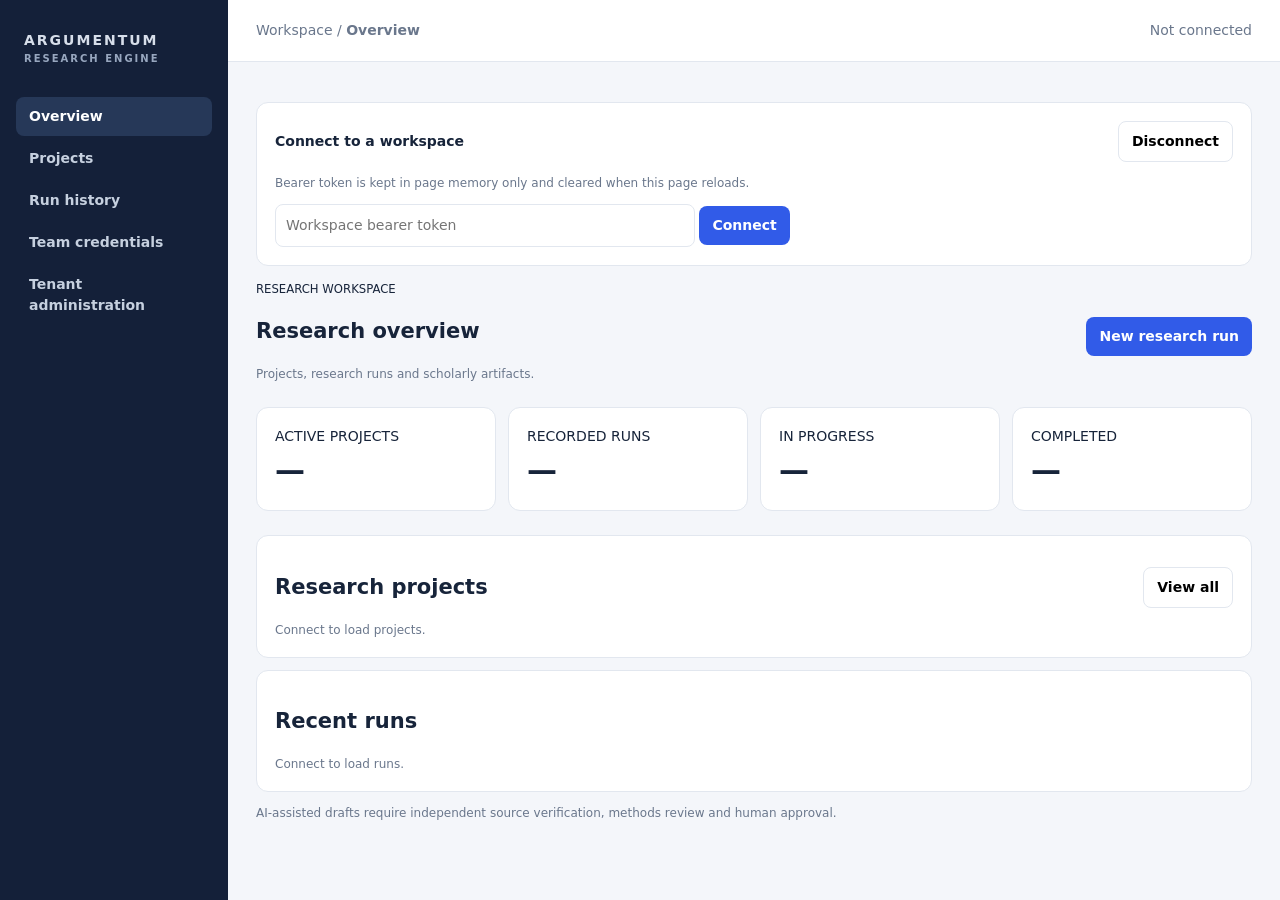
==== src/argumentum/server/static/index.html @ 75a83b3f "chore: publish ARGUMENTUM Research Engine v1.0.0" ====
<!doctype html><html lang="en"><head><meta charset="utf-8"><meta name="viewport" content="width=device-width,initial-scale=1"><title>ARGUMENTUM Research Workspace</title><style>
:root{--nav:#142039;--blue:#315be8;--line:#e2e7ef;--muted:#6a778c;--ink:#17243a}*{box-sizing:border-box}body{margin:0;background:#f4f6fa;color:var(--ink);font:14px/1.5 Inter,system-ui,Arial}button,input{font:inherit}button{border:0;border-radius:8px;padding:9px 13px;cursor:pointer;font-weight:650}.primary{background:var(--blue);color:white}.secondary{background:white;border:1px solid var(--line)}.shell{display:grid;grid-template-columns:228px 1fr;min-height:100vh}.side{background:var(--nav);color:#d7deea;padding:22px 16px}.brand{font-weight:800;letter-spacing:2px;padding:8px 8px 28px}.brand small{display:block;color:#98a7bf;font-size:10px}.nav{display:block;width:100%;text-align:left;background:transparent;color:#c6d0df;margin:3px 0}.nav.active{background:#263858;color:white}.top{padding:20px 28px;background:white;border-bottom:1px solid var(--line);color:var(--muted)}.wrap{padding:28px;max-width:1400px;margin:auto}.card{background:white;border:1px solid var(--line);border-radius:12px;padding:18px;margin:12px 0}.row{display:flex;justify-content:space-between;align-items:center;gap:12px}.grid{display:grid;grid-template-columns:repeat(4,1fr);gap:12px}.metric{font-size:30px;font-weight:800}.section{display:none}.section.active{display:block}.project,.run,.credential{border:1px solid var(--line);border-radius:9px;padding:14px;margin:9px 0}.hint,.muted{color:var(--muted);font-size:12px}.token{width:min(420px,60vw);padding:10px;border:1px solid var(--line);border-radius:8px}.badge{font-size:10px;font-weight:800;background:#eaf6ef;color:#16835f;border-radius:20px;padding:4px 8px}.toast{position:fixed;right:20px;bottom:20px;background:#18253c;color:white;border-radius:9px;padding:12px}.hidden{display:none}@media(max-width:850px){.shell{grid-template-columns:1fr}.side{position:sticky;top:0;z-index:3;padding:8px}.brand{padding:3px}.navs{display:flex;overflow:auto}.nav{width:auto;white-space:nowrap}.grid{grid-template-columns:repeat(2,1fr)}.wrap{padding:14px}}
</style></head><body><div class="shell"><aside class="side"><div class="brand">ARGUMENTUM<small>RESEARCH ENGINE</small></div><nav class="navs"><button class="nav active" data-view="overview">Overview</button><button class="nav" data-view="projects">Projects</button><button class="nav" data-view="runs">Run history</button><button class="nav" data-view="credentials">Team credentials</button><button class="nav" data-view="admin">Tenant administration</button></nav></aside><main><div class="top">Workspace / <strong id="crumb">Overview</strong><span id="identity" style="float:right">Not connected</span></div><div class="wrap"><div class="card"><div class="row"><strong>Connect to a workspace</strong><button id="disconnect" class="secondary">Disconnect</button></div><p class="hint">Bearer token is kept in page memory only and cleared when this page reloads.</p><input id="token" class="token" type="password" placeholder="Workspace bearer token" autocomplete="off"> <button id="connect" class="primary">Connect</button></div>
<section id="view-overview" class="section active"><div class="row"><div><small>RESEARCH WORKSPACE</small><h1>Research overview</h1><p class="muted">Projects, research runs and scholarly artifacts.</p></div><button id="new-run" class="primary">New research run</button></div><div class="grid"><div class="card">ACTIVE PROJECTS<div id="m-projects" class="metric">—</div></div><div class="card">RECORDED RUNS<div id="m-runs" class="metric">—</div></div><div class="card">IN PROGRESS<div id="m-active" class="metric">—</div></div><div class="card">COMPLETED<div id="m-complete" class="metric">—</div></div></div><div class="card"><div class="row"><h2>Research projects</h2><button id="overview-projects" class="secondary">View all</button></div><div id="overview-project-list" class="hint">Connect to load projects.</div></div><div class="card"><h2>Recent runs</h2><div id="overview-run-list" class="hint">Connect to load runs.</div></div></section>
<section id="view-projects" class="section"><div class="row"><h1>Research projects</h1><button id="create-project" class="primary">Create project</button></div><div class="card" id="project-list"></div></section><section id="view-runs" class="section"><div class="row"><h1>Research run history</h1><button id="run-new" class="primary">New run</button></div><div class="card" id="run-list"></div></section><section id="view-credentials" class="section"><div class="row"><h1>Team credentials</h1><button id="issue" class="primary">Issue token</button></div><div class="card" id="credential-list">Owner/admin access required.</div></section><section id="view-admin" class="section"><div class="row"><h1>Tenant administration</h1><button id="tenant-new" class="primary">Create workspace</button></div><div class="card" id="tenant-list">Platform administrator access required.</div></section><p class="hint">AI-assisted drafts require independent source verification, methods review and human approval.</p></div></main></div><div id="toast" class="toast hidden"></div>
<script>(()=>{'use strict';let token='',session=null,projects=[],runs=[];const $=id=>document.getElementById(id);const esc=v=>String(v??'').replace(/[&<>"']/g,c=>({'&':'&amp;','<':'&lt;','>':'&gt;','"':'&quot;',"'":'&#39;'}[c]));function note(s){let n=$('toast');n.textContent=s;n.classList.remove('hidden');setTimeout(()=>n.classList.add('hidden'),4000)}const auth=()=>({Authorization:'Bearer '+token,Accept:'application/json'});async function api(path,options={}){if(!token)throw Error('Connect to your workspace first');let r=await fetch(path,{...options,headers:{...auth(),...(options.headers||{})}}),t=await r.text(),d;try{d=t?JSON.parse(t):null}catch{d=t}if(!r.ok)throw Error(d?.detail||('HTTP '+r.status));return d}function tab(v){document.querySelectorAll('.section').forEach(x=>x.classList.remove('active'));$('view-'+v).classList.add('active');document.querySelectorAll('.nav').forEach(x=>x.classList.toggle('active',x.dataset.view===v));$('crumb').textContent=v}document.querySelectorAll('.nav').forEach(x=>x.onclick=()=>{tab(x.dataset.view);refresh().catch(e=>note(e.message))});async function connect(){token=$('token').value.trim();if(!token)throw Error('Enter a token');try{session=await api('/api/v1/session');$('token').value='';$('identity').textContent=(session.tenant_name||'Platform admin')+' · '+session.role;await load();note('Connected')}catch(e){token='';session=null;throw e}}$('connect').onclick=()=>connect().catch(e=>note(e.message));$('disconnect').onclick=()=>{token='';session=null;$('identity').textContent='Not connected';note('Disconnected')};async function load(){await Promise.allSettled([loadProjects(),loadRuns()]);await loadCredentials().catch(()=>{});if(session?.role==='platform_admin')await loadTenants().catch(()=>{})}async function loadProjects(){projects=await api('/api/v1/projects?include_archived=true');$('m-projects').textContent=projects.filter(p=>p.status==='active').length;let html=projects.filter(p=>p.status==='active').map(p=>'<div class="project"><div class="row"><strong>'+esc(p.name)+'</strong><span class="badge">'+esc(p.status)+'</span></div><p class="hint">'+esc(p.description||p.slug)+' · '+p.run_count+' runs</p><button class="secondary" data-start="'+p.project_id+'">New run</button> <button class="secondary" data-archive="'+p.project_id+'">Archive</button></div>').join('')||'<p class="hint">No projects yet.</p>';$('project-list').innerHTML=html;$('overview-project-list').innerHTML=html;document.querySelectorAll('[data-start]').forEach(b=>b.onclick=()=>newRun(b.dataset.start));document.querySelectorAll('[data-archive]').forEach(b=>b.onclick=()=>archive(b.dataset.archive))}async function loadRuns(){runs=await api('/api/v1/runs?limit=100');$('m-runs').textContent=runs.length;$('m-active').textContent=runs.filter(r=>['queued','running','retrying','reconciling'].includes(r.status)).length;$('m-complete').textContent=runs.filter(r=>r.status.startsWith('completed')).length;let html=runs.map(r=>'<div class="run"><div class="row"><strong>'+esc(r.run_id.slice(0,8))+'</strong><span class="badge">'+esc(r.status)+'</span></div><p class="hint">'+new Date(r.created_at).toLocaleString()+' · attempt '+r.attempts+'</p><button class="secondary" data-art="'+r.run_id+'">Artifacts</button> '+(['failed','queue_failed'].includes(r.status)?'<button class="secondary" data-retry="'+r.run_id+'">Retry</button>':'')+'<div id="a-'+r.run_id+'"></div></div>').join('')||'<p class="hint">No research runs.</p>';$('run-list').innerHTML=html;$('overview-run-list').innerHTML=html;document.querySelectorAll('[data-art]').forEach(b=>b.onclick=()=>artifacts(b.dataset.art));document.querySelectorAll('[data-retry]').forEach(b=>b.onclick=()=>retry(b.dataset.retry))}async function refresh(){if($('view-projects').classList.contains('active'))return loadProjects();if($('view-runs').classList.contains('active'))return loadRuns();return load()}async function newRun(project_id=null){let topic=prompt('Research topic');if(!topic)return;let question=prompt('Primary research question');if(!question)return;let demo=confirm('Run offline demonstration with fictional sources? OK = demo; Cancel = configured real providers.');let body={topic,question,source_limit:24,demo_mode:demo};if(project_id)body.project_id=project_id;await api('/api/v1/runs',{method:'POST',headers:{'Content-Type':'application/json'},body:JSON.stringify(body)});await loadRuns();tab('runs');note('Research run queued')}async function archive(id){if(!confirm('Archive this project? Run history is retained.'))return;await api('/api/v1/projects/'+id,{method:'DELETE'});await loadProjects()}async function retry(id){await api('/api/v1/runs/'+id+'/retry',{method:'POST'});await loadRuns();note('Retry queued')}async function artifacts(id){let list=await api('/api/v1/runs/'+id+'/artifacts');$('a-'+id).innerHTML=list.map(x=>'<p><a href="#" data-file="'+esc(x.download_url)+'" data-name="'+esc(x.name)+'">'+esc(x.name)+'</a></p>').join('')||'<p class="hint">No artifacts available.</p>';document.querySelectorAll('[data-file]').forEach(a=>a.onclick=async e=>{e.preventDefault();let r=await fetch(a.dataset.file,{headers:auth()});if(!r.ok)throw Error('Download failed');let u=URL.createObjectURL(await r.blob()),l=document.createElement('a');l.href=u;l.download=a.dataset.name;l.click();URL.revokeObjectURL(u)})}async function createProject(){let name=prompt('Project name');if(!name)return;let description=prompt('Project description')||'';await api('/api/v1/projects',{method:'POST',headers:{'Content-Type':'application/json'},body:JSON.stringify({name,description})});await loadProjects()}async function credentials(){let rows=await api('/api/v1/tenant/credentials');$('credential-list').innerHTML=rows.map(x=>'<div class="credential"><strong>'+esc(x.name)+'</strong> · '+esc(x.role)+' · '+(x.is_active?'active':'revoked')+(x.is_active?' <button data-revoke="'+x.credential_id+'" class="secondary">Revoke</button>':'')+'</div>').join('')||'No workspace credentials.';document.querySelectorAll('[data-revoke]').forEach(b=>b.onclick=async()=>{if(!confirm('Revoke token?'))return;await api('/api/v1/tenant/credentials/'+b.dataset.revoke,{method:'DELETE'});await loadCredentials()})}async function loadCredentials(){await credentials()}async function issue(){let name=prompt('Credential name');if(!name)return;let role=prompt('Role: researcher, viewer or admin','researcher')||'researcher';let v=await api('/api/v1/tenant/credentials',{method:'POST',headers:{'Content-Type':'application/json'},body:JSON.stringify({name,role})});alert('Copy this token now. It is shown once:\n\n'+v.token);await loadCredentials()}async function loadTenants(){let rows=await api('/api/v1/admin/tenants');$('tenant-list').innerHTML=rows.map(t=>'<div class="credential"><strong>'+esc(t.name)+'</strong> · '+esc(t.slug)+' · '+(t.is_active?'active':'disabled')+' <button class="secondary" data-toggle="'+t.tenant_id+'" data-state="'+(!t.is_active)+'">Toggle</button></div>').join('');document.querySelectorAll('[data-toggle]').forEach(b=>b.onclick=async()=>{await api('/api/v1/admin/tenants/'+b.dataset.toggle+'/active',{method:'PATCH',headers:{'Content-Type':'application/json'},body:JSON.stringify({is_active:b.dataset.state==='true'})});await loadTenants()})}async function newTenant(){let name=prompt('Workspace name');if(!name)return;let slug=prompt('Workspace slug',name.toLowerCase().replace(/[^a-z0-9]+/g,'-'));if(!slug)return;let r=await api('/api/v1/admin/tenants',{method:'POST',headers:{'Content-Type':'application/json'},body:JSON.stringify({name,slug})});alert('Initial owner token (shown once):\n\n'+r.owner_token);await loadTenants()}$('new-run').onclick=()=>newRun().catch(e=>note(e.message));$('run-new').onclick=()=>newRun().catch(e=>note(e.message));$('create-project').onclick=()=>createProject().catch(e=>note(e.message));$('issue').onclick=()=>issue().catch(e=>note(e.message));$('tenant-new').onclick=()=>newTenant().catch(e=>note(e.message));$('overview-projects').onclick=()=>tab('projects');})();</script></body></html>
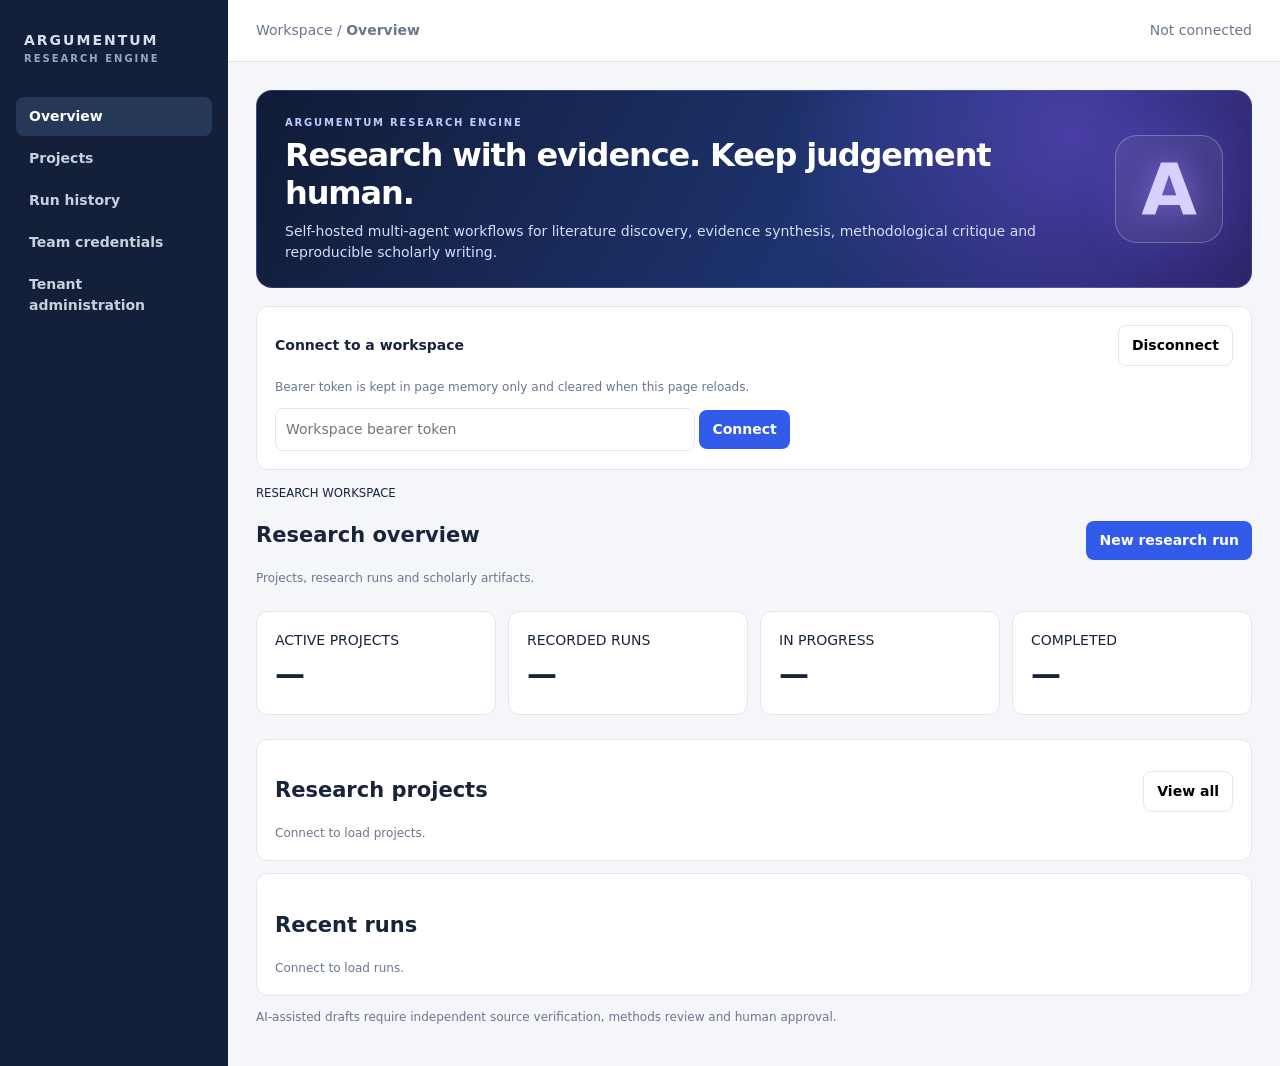
==== commit c19d7a71: "docs(ui): add branded ARGUMENTUM workspace masthead" ====
--- a/src/argumentum/server/static/index.html
+++ b/src/argumentum/server/static/index.html
@@ -1,6 +1,6 @@
 <!doctype html><html lang="en"><head><meta charset="utf-8"><meta name="viewport" content="width=device-width,initial-scale=1"><title>ARGUMENTUM Research Workspace</title><style>
-:root{--nav:#142039;--blue:#315be8;--line:#e2e7ef;--muted:#6a778c;--ink:#17243a}*{box-sizing:border-box}body{margin:0;background:#f4f6fa;color:var(--ink);font:14px/1.5 Inter,system-ui,Arial}button,input{font:inherit}button{border:0;border-radius:8px;padding:9px 13px;cursor:pointer;font-weight:650}.primary{background:var(--blue);color:white}.secondary{background:white;border:1px solid var(--line)}.shell{display:grid;grid-template-columns:228px 1fr;min-height:100vh}.side{background:var(--nav);color:#d7deea;padding:22px 16px}.brand{font-weight:800;letter-spacing:2px;padding:8px 8px 28px}.brand small{display:block;color:#98a7bf;font-size:10px}.nav{display:block;width:100%;text-align:left;background:transparent;color:#c6d0df;margin:3px 0}.nav.active{background:#263858;color:white}.top{padding:20px 28px;background:white;border-bottom:1px solid var(--line);color:var(--muted)}.wrap{padding:28px;max-width:1400px;margin:auto}.card{background:white;border:1px solid var(--line);border-radius:12px;padding:18px;margin:12px 0}.row{display:flex;justify-content:space-between;align-items:center;gap:12px}.grid{display:grid;grid-template-columns:repeat(4,1fr);gap:12px}.metric{font-size:30px;font-weight:800}.section{display:none}.section.active{display:block}.project,.run,.credential{border:1px solid var(--line);border-radius:9px;padding:14px;margin:9px 0}.hint,.muted{color:var(--muted);font-size:12px}.token{width:min(420px,60vw);padding:10px;border:1px solid var(--line);border-radius:8px}.badge{font-size:10px;font-weight:800;background:#eaf6ef;color:#16835f;border-radius:20px;padding:4px 8px}.toast{position:fixed;right:20px;bottom:20px;background:#18253c;color:white;border-radius:9px;padding:12px}.hidden{display:none}@media(max-width:850px){.shell{grid-template-columns:1fr}.side{position:sticky;top:0;z-index:3;padding:8px}.brand{padding:3px}.navs{display:flex;overflow:auto}.nav{width:auto;white-space:nowrap}.grid{grid-template-columns:repeat(2,1fr)}.wrap{padding:14px}}
-</style></head><body><div class="shell"><aside class="side"><div class="brand">ARGUMENTUM<small>RESEARCH ENGINE</small></div><nav class="navs"><button class="nav active" data-view="overview">Overview</button><button class="nav" data-view="projects">Projects</button><button class="nav" data-view="runs">Run history</button><button class="nav" data-view="credentials">Team credentials</button><button class="nav" data-view="admin">Tenant administration</button></nav></aside><main><div class="top">Workspace / <strong id="crumb">Overview</strong><span id="identity" style="float:right">Not connected</span></div><div class="wrap"><div class="card"><div class="row"><strong>Connect to a workspace</strong><button id="disconnect" class="secondary">Disconnect</button></div><p class="hint">Bearer token is kept in page memory only and cleared when this page reloads.</p><input id="token" class="token" type="password" placeholder="Workspace bearer token" autocomplete="off"> <button id="connect" class="primary">Connect</button></div>
+:root{--nav:#142039;--blue:#315be8;--line:#e2e7ef;--muted:#6a778c;--ink:#17243a}*{box-sizing:border-box}body{margin:0;background:#f4f6fa;color:var(--ink);font:14px/1.5 Inter,system-ui,Arial}button,input{font:inherit}button{border:0;border-radius:8px;padding:9px 13px;cursor:pointer;font-weight:650}.primary{background:var(--blue);color:white}.secondary{background:white;border:1px solid var(--line)}.shell{display:grid;grid-template-columns:228px 1fr;min-height:100vh}.side{background:var(--nav);color:#d7deea;padding:22px 16px}.brand{font-weight:800;letter-spacing:2px;padding:8px 8px 28px}.brand small{display:block;color:#98a7bf;font-size:10px}.nav{display:block;width:100%;text-align:left;background:transparent;color:#c6d0df;margin:3px 0}.nav.active{background:#263858;color:white}.top{padding:20px 28px;background:white;border-bottom:1px solid var(--line);color:var(--muted)}.wrap{padding:28px;max-width:1400px;margin:auto}.card{background:white;border:1px solid var(--line);border-radius:12px;padding:18px;margin:12px 0}.row{display:flex;justify-content:space-between;align-items:center;gap:12px}.grid{display:grid;grid-template-columns:repeat(4,1fr);gap:12px}.metric{font-size:30px;font-weight:800}.section{display:none}.section.active{display:block}.project,.run,.credential{border:1px solid var(--line);border-radius:9px;padding:14px;margin:9px 0}.hint,.muted{color:var(--muted);font-size:12px}.token{width:min(420px,60vw);padding:10px;border:1px solid var(--line);border-radius:8px}.hero{display:flex;align-items:center;justify-content:space-between;gap:24px;padding:24px 28px;margin:0 0 18px;border:1px solid rgba(113,135,255,.28);border-radius:16px;color:#f4f7ff;background:radial-gradient(circle at 82% 22%,rgba(130,91,255,.40),transparent 34%),linear-gradient(118deg,#101b35 0%,#1e3470 58%,#27205e 100%);overflow:hidden}.hero-copy{max-width:850px}.hero-tag{color:#bfcbff;font-size:10px;font-weight:800;letter-spacing:.18em;text-transform:uppercase}.hero h2{margin:7px 0 8px;color:#fff;font-size:clamp(22px,3vw,32px);line-height:1.18;letter-spacing:-.035em}.hero p{margin:0;max-width:780px;color:#d5def8}.hero-mark{display:grid;place-items:center;flex:0 0 108px;width:108px;height:108px;border:1px solid rgba(255,255,255,.26);border-radius:22px;background:rgba(255,255,255,.07);color:#d8d0ff;font-size:72px;font-weight:850;line-height:1;text-shadow:0 0 28px rgba(153,129,255,.6);box-shadow:0 0 42px rgba(89,111,255,.18)}.badge{font-size:10px;font-weight:800;background:#eaf6ef;color:#16835f;border-radius:20px;padding:4px 8px}.toast{position:fixed;right:20px;bottom:20px;background:#18253c;color:white;border-radius:9px;padding:12px}.hidden{display:none}@media(max-width:850px){.shell{grid-template-columns:1fr}.side{position:sticky;top:0;z-index:3;padding:8px}.brand{padding:3px}.navs{display:flex;overflow:auto}.nav{width:auto;white-space:nowrap}.grid{grid-template-columns:repeat(2,1fr)}.wrap{padding:14px}.hero{padding:20px}.hero-mark{display:none}}
+</style></head><body><div class="shell"><aside class="side"><div class="brand">ARGUMENTUM<small>RESEARCH ENGINE</small></div><nav class="navs"><button class="nav active" data-view="overview">Overview</button><button class="nav" data-view="projects">Projects</button><button class="nav" data-view="runs">Run history</button><button class="nav" data-view="credentials">Team credentials</button><button class="nav" data-view="admin">Tenant administration</button></nav></aside><main><div class="top">Workspace / <strong id="crumb">Overview</strong><span id="identity" style="float:right">Not connected</span></div><div class="wrap"><section class="hero" aria-label="ARGUMENTUM Research Engine"><div class="hero-copy"><div class="hero-tag">ARGUMENTUM Research Engine</div><h2>Research with evidence. Keep judgement human.</h2><p>Self-hosted multi-agent workflows for literature discovery, evidence synthesis, methodological critique and reproducible scholarly writing.</p></div><div class="hero-mark" aria-hidden="true">A</div></section><div class="card"><div class="row"><strong>Connect to a workspace</strong><button id="disconnect" class="secondary">Disconnect</button></div><p class="hint">Bearer token is kept in page memory only and cleared when this page reloads.</p><input id="token" class="token" type="password" placeholder="Workspace bearer token" autocomplete="off"> <button id="connect" class="primary">Connect</button></div>
 <section id="view-overview" class="section active"><div class="row"><div><small>RESEARCH WORKSPACE</small><h1>Research overview</h1><p class="muted">Projects, research runs and scholarly artifacts.</p></div><button id="new-run" class="primary">New research run</button></div><div class="grid"><div class="card">ACTIVE PROJECTS<div id="m-projects" class="metric">—</div></div><div class="card">RECORDED RUNS<div id="m-runs" class="metric">—</div></div><div class="card">IN PROGRESS<div id="m-active" class="metric">—</div></div><div class="card">COMPLETED<div id="m-complete" class="metric">—</div></div></div><div class="card"><div class="row"><h2>Research projects</h2><button id="overview-projects" class="secondary">View all</button></div><div id="overview-project-list" class="hint">Connect to load projects.</div></div><div class="card"><h2>Recent runs</h2><div id="overview-run-list" class="hint">Connect to load runs.</div></div></section>
 <section id="view-projects" class="section"><div class="row"><h1>Research projects</h1><button id="create-project" class="primary">Create project</button></div><div class="card" id="project-list"></div></section><section id="view-runs" class="section"><div class="row"><h1>Research run history</h1><button id="run-new" class="primary">New run</button></div><div class="card" id="run-list"></div></section><section id="view-credentials" class="section"><div class="row"><h1>Team credentials</h1><button id="issue" class="primary">Issue token</button></div><div class="card" id="credential-list">Owner/admin access required.</div></section><section id="view-admin" class="section"><div class="row"><h1>Tenant administration</h1><button id="tenant-new" class="primary">Create workspace</button></div><div class="card" id="tenant-list">Platform administrator access required.</div></section><p class="hint">AI-assisted drafts require independent source verification, methods review and human approval.</p></div></main></div><div id="toast" class="toast hidden"></div>
 <script>(()=>{'use strict';let token='',session=null,projects=[],runs=[];const $=id=>document.getElementById(id);const esc=v=>String(v??'').replace(/[&<>"']/g,c=>({'&':'&amp;','<':'&lt;','>':'&gt;','"':'&quot;',"'":'&#39;'}[c]));function note(s){let n=$('toast');n.textContent=s;n.classList.remove('hidden');setTimeout(()=>n.classList.add('hidden'),4000)}const auth=()=>({Authorization:'Bearer '+token,Accept:'application/json'});async function api(path,options={}){if(!token)throw Error('Connect to your workspace first');let r=await fetch(path,{...options,headers:{...auth(),...(options.headers||{})}}),t=await r.text(),d;try{d=t?JSON.parse(t):null}catch{d=t}if(!r.ok)throw Error(d?.detail||('HTTP '+r.status));return d}function tab(v){document.querySelectorAll('.section').forEach(x=>x.classList.remove('active'));$('view-'+v).classList.add('active');document.querySelectorAll('.nav').forEach(x=>x.classList.toggle('active',x.dataset.view===v));$('crumb').textContent=v}document.querySelectorAll('.nav').forEach(x=>x.onclick=()=>{tab(x.dataset.view);refresh().catch(e=>note(e.message))});async function connect(){token=$('token').value.trim();if(!token)throw Error('Enter a token');try{session=await api('/api/v1/session');$('token').value='';$('identity').textContent=(session.tenant_name||'Platform admin')+' · '+session.role;await load();note('Connected')}catch(e){token='';session=null;throw e}}$('connect').onclick=()=>connect().catch(e=>note(e.message));$('disconnect').onclick=()=>{token='';session=null;$('identity').textContent='Not connected';note('Disconnected')};async function load(){await Promise.allSettled([loadProjects(),loadRuns()]);await loadCredentials().catch(()=>{});if(session?.role==='platform_admin')await loadTenants().catch(()=>{})}async function loadProjects(){projects=await api('/api/v1/projects?include_archived=true');$('m-projects').textContent=projects.filter(p=>p.status==='active').length;let html=projects.filter(p=>p.status==='active').map(p=>'<div class="project"><div class="row"><strong>'+esc(p.name)+'</strong><span class="badge">'+esc(p.status)+'</span></div><p class="hint">'+esc(p.description||p.slug)+' · '+p.run_count+' runs</p><button class="secondary" data-start="'+p.project_id+'">New run</button> <button class="secondary" data-archive="'+p.project_id+'">Archive</button></div>').join('')||'<p class="hint">No projects yet.</p>';$('project-list').innerHTML=html;$('overview-project-list').innerHTML=html;document.querySelectorAll('[data-start]').forEach(b=>b.onclick=()=>newRun(b.dataset.start));document.querySelectorAll('[data-archive]').forEach(b=>b.onclick=()=>archive(b.dataset.archive))}async function loadRuns(){runs=await api('/api/v1/runs?limit=100');$('m-runs').textContent=runs.length;$('m-active').textContent=runs.filter(r=>['queued','running','retrying','reconciling'].includes(r.status)).length;$('m-complete').textContent=runs.filter(r=>r.status.startsWith('completed')).length;let html=runs.map(r=>'<div class="run"><div class="row"><strong>'+esc(r.run_id.slice(0,8))+'</strong><span class="badge">'+esc(r.status)+'</span></div><p class="hint">'+new Date(r.created_at).toLocaleString()+' · attempt '+r.attempts+'</p><button class="secondary" data-art="'+r.run_id+'">Artifacts</button> '+(['failed','queue_failed'].includes(r.status)?'<button class="secondary" data-retry="'+r.run_id+'">Retry</button>':'')+'<div id="a-'+r.run_id+'"></div></div>').join('')||'<p class="hint">No research runs.</p>';$('run-list').innerHTML=html;$('overview-run-list').innerHTML=html;document.querySelectorAll('[data-art]').forEach(b=>b.onclick=()=>artifacts(b.dataset.art));document.querySelectorAll('[data-retry]').forEach(b=>b.onclick=()=>retry(b.dataset.retry))}async function refresh(){if($('view-projects').classList.contains('active'))return loadProjects();if($('view-runs').classList.contains('active'))return loadRuns();return load()}async function newRun(project_id=null){let topic=prompt('Research topic');if(!topic)return;let question=prompt('Primary research question');if(!question)return;let demo=confirm('Run offline demonstration with fictional sources? OK = demo; Cancel = configured real providers.');let body={topic,question,source_limit:24,demo_mode:demo};if(project_id)body.project_id=project_id;await api('/api/v1/runs',{method:'POST',headers:{'Content-Type':'application/json'},body:JSON.stringify(body)});await loadRuns();tab('runs');note('Research run queued')}async function archive(id){if(!confirm('Archive this project? Run history is retained.'))return;await api('/api/v1/projects/'+id,{method:'DELETE'});await loadProjects()}async function retry(id){await api('/api/v1/runs/'+id+'/retry',{method:'POST'});await loadRuns();note('Retry queued')}async function artifacts(id){let list=await api('/api/v1/runs/'+id+'/artifacts');$('a-'+id).innerHTML=list.map(x=>'<p><a href="#" data-file="'+esc(x.download_url)+'" data-name="'+esc(x.name)+'">'+esc(x.name)+'</a></p>').join('')||'<p class="hint">No artifacts available.</p>';document.querySelectorAll('[data-file]').forEach(a=>a.onclick=async e=>{e.preventDefault();let r=await fetch(a.dataset.file,{headers:auth()});if(!r.ok)throw Error('Download failed');let u=URL.createObjectURL(await r.blob()),l=document.createElement('a');l.href=u;l.download=a.dataset.name;l.click();URL.revokeObjectURL(u)})}async function createProject(){let name=prompt('Project name');if(!name)return;let description=prompt('Project description')||'';await api('/api/v1/projects',{method:'POST',headers:{'Content-Type':'application/json'},body:JSON.stringify({name,description})});await loadProjects()}async function credentials(){let rows=await api('/api/v1/tenant/credentials');$('credential-list').innerHTML=rows.map(x=>'<div class="credential"><strong>'+esc(x.name)+'</strong> · '+esc(x.role)+' · '+(x.is_active?'active':'revoked')+(x.is_active?' <button data-revoke="'+x.credential_id+'" class="secondary">Revoke</button>':'')+'</div>').join('')||'No workspace credentials.';document.querySelectorAll('[data-revoke]').forEach(b=>b.onclick=async()=>{if(!confirm('Revoke token?'))return;await api('/api/v1/tenant/credentials/'+b.dataset.revoke,{method:'DELETE'});await loadCredentials()})}async function loadCredentials(){await credentials()}async function issue(){let name=prompt('Credential name');if(!name)return;let role=prompt('Role: researcher, viewer or admin','researcher')||'researcher';let v=await api('/api/v1/tenant/credentials',{method:'POST',headers:{'Content-Type':'application/json'},body:JSON.stringify({name,role})});alert('Copy this token now. It is shown once:\n\n'+v.token);await loadCredentials()}async function loadTenants(){let rows=await api('/api/v1/admin/tenants');$('tenant-list').innerHTML=rows.map(t=>'<div class="credential"><strong>'+esc(t.name)+'</strong> · '+esc(t.slug)+' · '+(t.is_active?'active':'disabled')+' <button class="secondary" data-toggle="'+t.tenant_id+'" data-state="'+(!t.is_active)+'">Toggle</button></div>').join('');document.querySelectorAll('[data-toggle]').forEach(b=>b.onclick=async()=>{await api('/api/v1/admin/tenants/'+b.dataset.toggle+'/active',{method:'PATCH',headers:{'Content-Type':'application/json'},body:JSON.stringify({is_active:b.dataset.state==='true'})});await loadTenants()})}async function newTenant(){let name=prompt('Workspace name');if(!name)return;let slug=prompt('Workspace slug',name.toLowerCase().replace(/[^a-z0-9]+/g,'-'));if(!slug)return;let r=await api('/api/v1/admin/tenants',{method:'POST',headers:{'Content-Type':'application/json'},body:JSON.stringify({name,slug})});alert('Initial owner token (shown once):\n\n'+r.owner_token);await loadTenants()}$('new-run').onclick=()=>newRun().catch(e=>note(e.message));$('run-new').onclick=()=>newRun().catch(e=>note(e.message));$('create-project').onclick=()=>createProject().catch(e=>note(e.message));$('issue').onclick=()=>issue().catch(e=>note(e.message));$('tenant-new').onclick=()=>newTenant().catch(e=>note(e.message));$('overview-projects').onclick=()=>tab('projects');})();</script></body></html>
